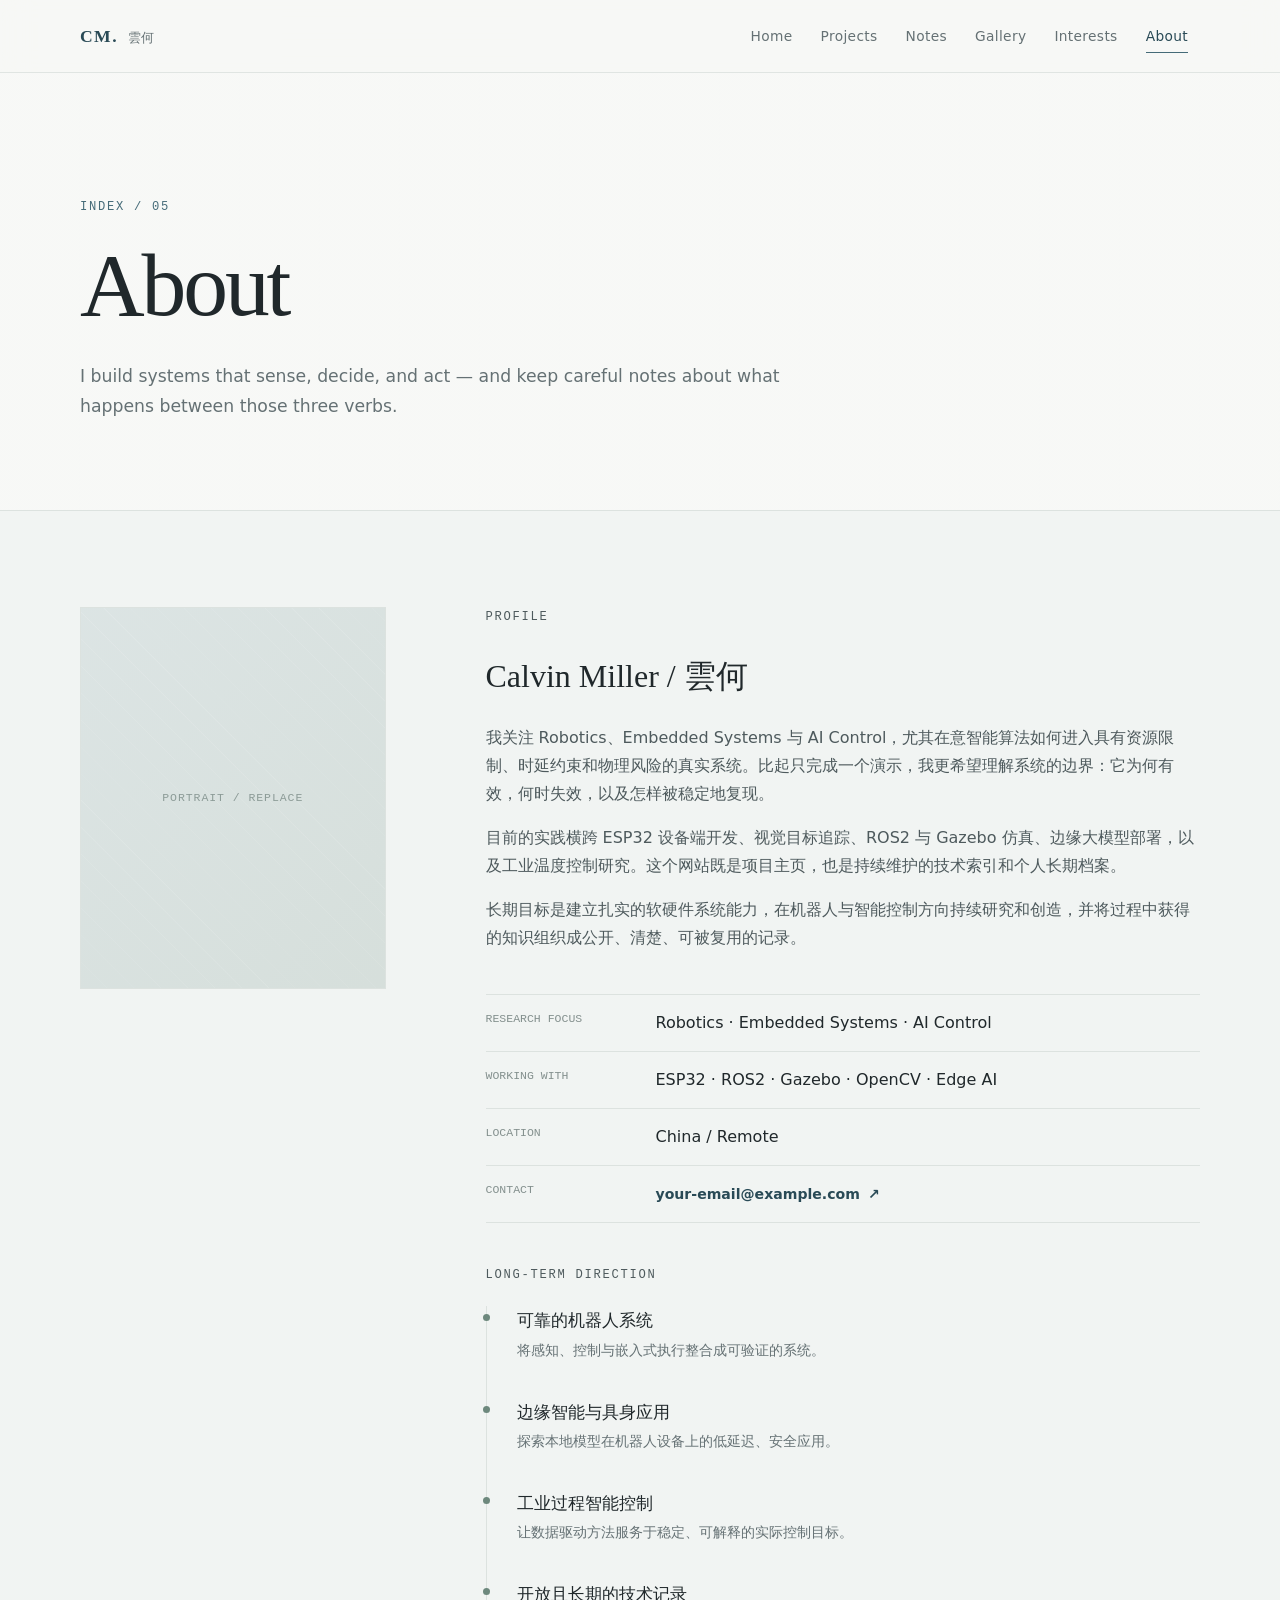
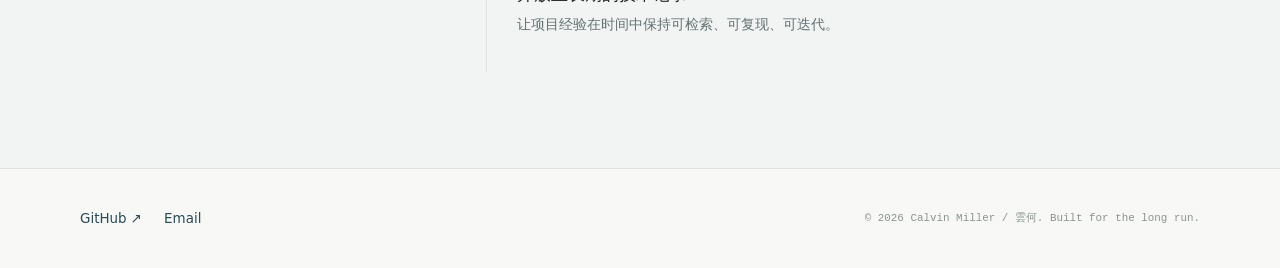
==== about.html @ aea8693b "Initial personal website" ====
<!DOCTYPE html>
<html lang="zh-CN">
<head>
  <meta charset="UTF-8"><meta name="viewport" content="width=device-width, initial-scale=1.0">
  <meta name="description" content="关于 Calvin Miller / 雲何：机器人、嵌入式系统与智能控制方向。"><title>About — Calvin Miller / 雲何</title>
  <link rel="stylesheet" href="style.css"><script src="script.js" defer></script>
</head>
<body>
  <a class="skip-link" href="#main">跳到正文</a>
  <header class="site-header"><div class="container nav-wrap"><a class="brand" href="index.html"><span class="brand-mark">CM.</span><span class="brand-cn">雲何</span></a><button class="menu-toggle" type="button" aria-label="打开导航" aria-expanded="false"><span></span><span></span><span></span></button><nav class="site-nav" aria-label="主导航"><a href="index.html">Home</a><a href="projects.html">Projects</a><a href="notes.html">Notes</a><a href="gallery.html">Gallery</a><a href="interests.html">Interests</a><a href="about.html">About</a></nav></div></header>
  <main id="main">
    <header class="page-hero"><div class="container"><p class="eyebrow">Index / 05</p><h1>About</h1><p class="page-lead">I build systems that sense, decide, and act — and keep careful notes about what happens between those three verbs.</p></div></header>
    <section class="section section-tinted"><div class="container about-layout">
      <aside><div class="portrait-placeholder"><div class="placeholder-visual">PORTRAIT / REPLACE</div></div></aside>
      <div class="about-copy reveal">
        <p class="kicker">Profile</p><h2>Calvin Miller / 雲何</h2>
        <p>我关注 Robotics、Embedded Systems 与 AI Control，尤其在意智能算法如何进入具有资源限制、时延约束和物理风险的真实系统。比起只完成一个演示，我更希望理解系统的边界：它为何有效，何时失效，以及怎样被稳定地复现。</p>
        <p>目前的实践横跨 ESP32 设备端开发、视觉目标追踪、ROS2 与 Gazebo 仿真、边缘大模型部署，以及工业温度控制研究。这个网站既是项目主页，也是持续维护的技术索引和个人长期档案。</p>
        <p>长期目标是建立扎实的软硬件系统能力，在机器人与智能控制方向持续研究和创造，并将过程中获得的知识组织成公开、清楚、可被复用的记录。</p>
        <dl class="fact-list">
          <div class="fact"><dt>RESEARCH FOCUS</dt><dd>Robotics · Embedded Systems · AI Control</dd></div>
          <div class="fact"><dt>WORKING WITH</dt><dd>ESP32 · ROS2 · Gazebo · OpenCV · Edge AI</dd></div>
          <div class="fact"><dt>LOCATION</dt><dd>China / Remote</dd></div>
          <div class="fact"><dt>CONTACT</dt><dd><a class="text-link" href="mailto:your-email@example.com">your-email@example.com</a></dd></div>
        </dl>
        <p class="kicker">Long-term direction</p>
        <ul class="timeline">
          <li><strong>可靠的机器人系统</strong><span>将感知、控制与嵌入式执行整合成可验证的系统。</span></li>
          <li><strong>边缘智能与具身应用</strong><span>探索本地模型在机器人设备上的低延迟、安全应用。</span></li>
          <li><strong>工业过程智能控制</strong><span>让数据驱动方法服务于稳定、可解释的实际控制目标。</span></li>
          <li><strong>开放且长期的技术记录</strong><span>让项目经验在时间中保持可检索、可复现、可迭代。</span></li>
        </ul>
      </div>
    </div></section>
  </main>
  <footer class="site-footer"><div class="container footer-wrap"><div class="footer-links"><a href="https://github.com/your-username" target="_blank" rel="noreferrer">GitHub ↗</a><a href="mailto:your-email@example.com">Email</a></div><p class="copyright">© <span data-year></span> Calvin Miller / 雲何. Built for the long run.</p></div></footer>
</body>
</html>
---- style.css ----
:root {
  --paper: #f7f8f6;
  --surface: #ffffff;
  --ink: #20282b;
  --muted: #657174;
  --line: #dce2df;
  --blue: #456b78;
  --blue-deep: #294a56;
  --green: #6d887d;
  --wash: #edf2f0;
  --mono: "SFMono-Regular", Consolas, "Liberation Mono", monospace;
  --sans: Inter, "Noto Sans SC", "PingFang SC", "Microsoft YaHei", system-ui, sans-serif;
  --serif: "Iowan Old Style", "Noto Serif SC", "Songti SC", Georgia, serif;
  --max-width: 1120px;
  --shadow: 0 18px 50px rgba(28, 48, 52, 0.07);
}

* {
  box-sizing: border-box;
}

html {
  scroll-behavior: smooth;
}

body {
  margin: 0;
  color: var(--ink);
  background:
    linear-gradient(rgba(247, 248, 246, 0.94), rgba(247, 248, 246, 0.94)),
    repeating-linear-gradient(90deg, transparent 0, transparent 79px, rgba(69, 107, 120, 0.07) 80px);
  font-family: var(--sans);
  font-size: 16px;
  line-height: 1.75;
  -webkit-font-smoothing: antialiased;
}

a {
  color: inherit;
  text-decoration: none;
}

img,
video {
  display: block;
  max-width: 100%;
}

button {
  font: inherit;
}

.container {
  width: min(calc(100% - 40px), var(--max-width));
  margin-inline: auto;
}

.skip-link {
  position: fixed;
  z-index: 100;
  top: 12px;
  left: 12px;
  padding: 8px 14px;
  color: #fff;
  background: var(--blue-deep);
  transform: translateY(-160%);
}

.skip-link:focus {
  transform: translateY(0);
}

.site-header {
  position: sticky;
  z-index: 20;
  top: 0;
  border-bottom: 1px solid rgba(220, 226, 223, 0.85);
  background: rgba(247, 248, 246, 0.9);
  backdrop-filter: blur(14px);
}

.nav-wrap {
  min-height: 72px;
  display: flex;
  align-items: center;
  justify-content: space-between;
  gap: 28px;
}

.brand {
  display: inline-flex;
  align-items: baseline;
  gap: 10px;
  white-space: nowrap;
}

.brand-mark {
  color: var(--blue-deep);
  font-family: var(--serif);
  font-size: 1.1rem;
  font-weight: 700;
  letter-spacing: 0.08em;
}

.brand-cn {
  color: var(--muted);
  font-family: var(--serif);
  font-size: 0.82rem;
}

.site-nav {
  display: flex;
  align-items: center;
  gap: 4px;
}

.site-nav a {
  position: relative;
  padding: 10px 12px;
  color: var(--muted);
  font-size: 0.86rem;
  letter-spacing: 0.025em;
}

.site-nav a::after {
  content: "";
  position: absolute;
  right: 12px;
  bottom: 5px;
  left: 12px;
  height: 1px;
  background: var(--blue);
  transform: scaleX(0);
  transition: transform 180ms ease;
}

.site-nav a:hover,
.site-nav a[aria-current="page"] {
  color: var(--blue-deep);
}

.site-nav a:hover::after,
.site-nav a[aria-current="page"]::after {
  transform: scaleX(1);
}

.menu-toggle {
  display: none;
  width: 42px;
  height: 42px;
  padding: 9px;
  border: 1px solid var(--line);
  border-radius: 2px;
  background: transparent;
  cursor: pointer;
}

.menu-toggle span {
  display: block;
  height: 1px;
  margin: 5px 0;
  background: var(--ink);
  transition: transform 180ms ease, opacity 180ms ease;
}

main {
  min-height: 70vh;
}

.hero {
  padding: clamp(90px, 13vw, 158px) 0 clamp(72px, 10vw, 120px);
}

.hero-grid {
  display: grid;
  grid-template-columns: minmax(0, 1.55fr) minmax(260px, 0.65fr);
  gap: clamp(50px, 8vw, 110px);
  align-items: end;
}

.eyebrow,
.kicker {
  margin: 0 0 20px;
  color: var(--blue);
  font-family: var(--mono);
  font-size: 0.76rem;
  letter-spacing: 0.14em;
  text-transform: uppercase;
}

.hero h1,
.page-hero h1,
.project-hero h1 {
  margin: 0;
  font-family: var(--serif);
  font-weight: 500;
  letter-spacing: -0.035em;
  line-height: 1.06;
}

.hero h1 {
  max-width: 850px;
  font-size: clamp(3.2rem, 8vw, 7.2rem);
}

.hero h1 span {
  display: block;
  margin-top: 14px;
  color: var(--green);
  font-size: 0.3em;
  letter-spacing: 0.15em;
}

.hero-intro {
  max-width: 700px;
  margin: 34px 0 0;
  color: var(--muted);
  font-size: clamp(1.02rem, 2vw, 1.22rem);
}

.hero-meta {
  padding: 22px 0 4px 24px;
  border-left: 1px solid var(--line);
}

.meta-label {
  display: block;
  margin-bottom: 5px;
  color: #8a9494;
  font-family: var(--mono);
  font-size: 0.69rem;
  letter-spacing: 0.1em;
  text-transform: uppercase;
}

.hero-meta p {
  margin: 0 0 20px;
  color: var(--ink);
  font-size: 0.94rem;
  line-height: 1.55;
}

.text-link,
.card-link {
  display: inline-flex;
  align-items: center;
  gap: 8px;
  color: var(--blue-deep);
  font-size: 0.88rem;
  font-weight: 600;
}

.text-link::after,
.card-link::after {
  content: "↗";
  transition: transform 180ms ease;
}

.text-link:hover::after,
.card-link:hover::after {
  transform: translate(2px, -2px);
}

.section {
  padding: clamp(62px, 8vw, 96px) 0;
  border-top: 1px solid var(--line);
}

.section-tinted {
  background: rgba(237, 242, 240, 0.62);
}

.section-head {
  margin-bottom: 38px;
  display: flex;
  justify-content: space-between;
  align-items: end;
  gap: 30px;
}

.section-head h2,
.content-block h2 {
  margin: 0;
  font-family: var(--serif);
  font-size: clamp(1.8rem, 4vw, 2.65rem);
  font-weight: 500;
  line-height: 1.2;
}

.section-head p {
  max-width: 580px;
  margin: 0;
  color: var(--muted);
}

.project-grid {
  display: grid;
  grid-template-columns: repeat(2, minmax(0, 1fr));
  gap: 18px;
}

.project-card {
  min-height: 270px;
  padding: clamp(24px, 4vw, 38px);
  display: flex;
  flex-direction: column;
  border: 1px solid var(--line);
  background: rgba(255, 255, 255, 0.76);
  transition: border-color 180ms ease, box-shadow 180ms ease, transform 180ms ease;
}

.project-card:hover {
  border-color: #b8c7c2;
  box-shadow: var(--shadow);
  transform: translateY(-3px);
}

.card-index {
  color: var(--green);
  font-family: var(--mono);
  font-size: 0.7rem;
  letter-spacing: 0.12em;
}

.project-card h3 {
  margin: 34px 0 12px;
  font-family: var(--serif);
  font-size: clamp(1.35rem, 2.4vw, 1.72rem);
  font-weight: 500;
  line-height: 1.3;
}

.project-card p {
  margin: 0 0 24px;
  color: var(--muted);
  font-size: 0.94rem;
}

.project-card .card-link {
  margin-top: auto;
}

.tags {
  margin: 0 0 24px;
  display: flex;
  flex-wrap: wrap;
  gap: 7px;
}

.tag {
  padding: 4px 9px;
  border: 1px solid #ccd7d3;
  border-radius: 999px;
  color: #516861;
  font-family: var(--mono);
  font-size: 0.68rem;
  line-height: 1.4;
}

.archive-grid,
.interest-grid {
  display: grid;
  grid-template-columns: repeat(3, minmax(0, 1fr));
  gap: 1px;
  background: var(--line);
  border: 1px solid var(--line);
}

.archive-item,
.interest-item {
  padding: 28px;
  background: var(--paper);
}

.archive-item span,
.interest-item span {
  color: var(--green);
  font-family: var(--mono);
  font-size: 0.69rem;
}

.archive-item h3,
.interest-item h3 {
  margin: 24px 0 10px;
  font-family: var(--serif);
  font-size: 1.28rem;
  font-weight: 500;
}

.archive-item p,
.interest-item p {
  margin: 0;
  color: var(--muted);
  font-size: 0.9rem;
}

.page-hero {
  padding: clamp(72px, 11vw, 124px) 0 clamp(54px, 8vw, 88px);
}

.page-hero h1 {
  font-size: clamp(2.8rem, 7vw, 5.8rem);
}

.page-lead {
  max-width: 720px;
  margin: 28px 0 0;
  color: var(--muted);
  font-size: 1.08rem;
}

.page-note {
  margin-top: 28px;
  color: #899391;
  font-family: var(--mono);
  font-size: 0.72rem;
}

.notes-list {
  border-top: 1px solid var(--line);
}

.note-row {
  padding: 28px 0;
  display: grid;
  grid-template-columns: 110px minmax(0, 1fr) auto;
  gap: 28px;
  align-items: center;
  border-bottom: 1px solid var(--line);
}

.note-date {
  color: #82908c;
  font-family: var(--mono);
  font-size: 0.72rem;
}

.note-row h2 {
  margin: 0 0 5px;
  font-family: var(--serif);
  font-size: 1.3rem;
  font-weight: 500;
}

.note-row p {
  margin: 0;
  color: var(--muted);
  font-size: 0.9rem;
}

.note-status {
  color: var(--green);
  font-family: var(--mono);
  font-size: 0.7rem;
}

.filter-bar {
  margin-bottom: 32px;
  display: flex;
  flex-wrap: wrap;
  gap: 8px;
}

.filter-button {
  padding: 7px 13px;
  border: 1px solid var(--line);
  border-radius: 999px;
  color: var(--muted);
  background: transparent;
  cursor: pointer;
}

.filter-button:hover,
.filter-button.is-active {
  color: #fff;
  border-color: var(--blue-deep);
  background: var(--blue-deep);
}

.gallery-grid {
  display: grid;
  grid-template-columns: repeat(12, 1fr);
  grid-auto-rows: 86px;
  gap: 16px;
}

.gallery-card {
  position: relative;
  grid-column: span 4;
  grid-row: span 3;
  overflow: hidden;
  border: 1px solid var(--line);
  background: var(--wash);
}

.gallery-card:nth-child(1),
.gallery-card:nth-child(5) {
  grid-column: span 7;
  grid-row: span 4;
}

.gallery-card:nth-child(2),
.gallery-card:nth-child(6) {
  grid-column: span 5;
  grid-row: span 4;
}

.placeholder-visual {
  width: 100%;
  height: 100%;
  display: grid;
  place-items: center;
  color: #8c9b97;
  background:
    linear-gradient(135deg, rgba(69, 107, 120, 0.1), rgba(109, 136, 125, 0.18)),
    repeating-linear-gradient(45deg, transparent, transparent 18px, rgba(255, 255, 255, 0.3) 19px);
  font-family: var(--mono);
  font-size: 0.72rem;
  letter-spacing: 0.08em;
}

.gallery-caption {
  position: absolute;
  right: 0;
  bottom: 0;
  left: 0;
  padding: 28px 18px 14px;
  color: #fff;
  background: linear-gradient(transparent, rgba(25, 38, 40, 0.78));
  font-size: 0.84rem;
}

.video-list {
  display: grid;
  grid-template-columns: repeat(2, minmax(0, 1fr));
  gap: 16px;
}

.video-card {
  padding: 26px;
  display: grid;
  grid-template-columns: 64px 1fr;
  gap: 20px;
  align-items: center;
  border: 1px solid var(--line);
  background: var(--surface);
}

.play-mark {
  width: 56px;
  height: 56px;
  display: grid;
  place-items: center;
  border: 1px solid var(--blue);
  border-radius: 50%;
  color: var(--blue);
}

.video-card h3 {
  margin: 0;
  font-family: var(--serif);
  font-size: 1.12rem;
  font-weight: 500;
}

.video-card p {
  margin: 5px 0 0;
  color: var(--muted);
  font-size: 0.85rem;
}

.about-layout {
  display: grid;
  grid-template-columns: minmax(210px, 0.62fr) minmax(0, 1.45fr);
  gap: clamp(42px, 8vw, 100px);
}

.portrait-placeholder {
  position: sticky;
  top: 110px;
  aspect-ratio: 4 / 5;
  border: 1px solid var(--line);
  background: var(--wash);
}

.about-copy h2 {
  margin: 0 0 20px;
  font-family: var(--serif);
  font-size: 2rem;
  font-weight: 500;
}

.about-copy p {
  color: #4e5a5d;
}

.fact-list {
  margin: 42px 0;
  border-top: 1px solid var(--line);
}

.fact {
  padding: 14px 0;
  display: grid;
  grid-template-columns: 150px 1fr;
  gap: 20px;
  border-bottom: 1px solid var(--line);
}

.fact dt {
  color: #84908e;
  font-family: var(--mono);
  font-size: 0.72rem;
}

.fact dd {
  margin: 0;
}

.timeline {
  margin: 0;
  padding: 0;
  list-style: none;
  border-left: 1px solid var(--line);
}

.timeline li {
  position: relative;
  padding: 0 0 34px 30px;
}

.timeline li::before {
  content: "";
  position: absolute;
  top: 8px;
  left: -4px;
  width: 7px;
  height: 7px;
  border-radius: 50%;
  background: var(--green);
}

.timeline strong {
  display: block;
  font-family: var(--serif);
  font-size: 1.05rem;
  font-weight: 500;
}

.timeline span {
  color: var(--muted);
  font-size: 0.86rem;
}

.project-hero {
  padding: clamp(72px, 10vw, 118px) 0 64px;
  border-bottom: 1px solid var(--line);
}

.back-link {
  display: inline-block;
  margin-bottom: 44px;
  color: var(--muted);
  font-size: 0.84rem;
}

.back-link:hover {
  color: var(--blue-deep);
}

.project-hero h1 {
  max-width: 900px;
  font-size: clamp(2.6rem, 6vw, 5.1rem);
}

.project-summary {
  max-width: 760px;
  margin: 28px 0 0;
  color: var(--muted);
  font-size: 1.08rem;
}

.project-specs {
  margin-top: 52px;
  display: grid;
  grid-template-columns: repeat(4, minmax(0, 1fr));
  border-top: 1px solid var(--line);
  border-bottom: 1px solid var(--line);
}

.spec {
  padding: 18px 20px 18px 0;
  border-right: 1px solid var(--line);
}

.spec:not(:first-child) {
  padding-left: 20px;
}

.spec:last-child {
  border-right: 0;
}

.spec span {
  display: block;
  color: #84908e;
  font-family: var(--mono);
  font-size: 0.65rem;
  letter-spacing: 0.09em;
  text-transform: uppercase;
}

.spec strong {
  display: block;
  margin-top: 7px;
  font-size: 0.88rem;
  font-weight: 500;
}

.project-body {
  padding: 76px 0 100px;
  display: grid;
  grid-template-columns: minmax(180px, 0.38fr) minmax(0, 1fr);
  gap: clamp(45px, 9vw, 120px);
}

.project-toc {
  align-self: start;
  position: sticky;
  top: 110px;
}

.project-toc p {
  margin: 0 0 16px;
  color: #8a9494;
  font-family: var(--mono);
  font-size: 0.68rem;
  text-transform: uppercase;
}

.project-toc a {
  display: block;
  padding: 5px 0;
  color: var(--muted);
  font-size: 0.84rem;
}

.project-toc a:hover {
  color: var(--blue-deep);
}

.content-block {
  margin-bottom: 68px;
  scroll-margin-top: 110px;
}

.content-block h2 {
  margin-bottom: 24px;
}

.content-block h3 {
  margin: 32px 0 10px;
  font-size: 1rem;
}

.content-block p,
.content-block li {
  color: #536063;
}

.content-block ul,
.content-block ol {
  padding-left: 22px;
}

.tech-table {
  width: 100%;
  border-collapse: collapse;
}

.tech-table th,
.tech-table td {
  padding: 13px 10px;
  border-bottom: 1px solid var(--line);
  text-align: left;
  vertical-align: top;
}

.tech-table th {
  width: 31%;
  color: #7c8986;
  font-family: var(--mono);
  font-size: 0.7rem;
  font-weight: 400;
}

.tech-table td {
  color: #465255;
  font-size: 0.9rem;
}

.media-placeholder {
  aspect-ratio: 16 / 9;
  margin: 24px 0 10px;
  border: 1px solid var(--line);
}

.caption {
  color: #87918f;
  font-family: var(--mono);
  font-size: 0.68rem;
}

.callout {
  margin: 30px 0;
  padding: 22px 24px;
  border-left: 3px solid var(--green);
  background: var(--wash);
}

.callout strong {
  display: block;
  margin-bottom: 4px;
  color: var(--ink);
}

.repo-link {
  display: flex;
  justify-content: space-between;
  gap: 30px;
  padding: 22px 24px;
  border: 1px solid var(--line);
  background: var(--surface);
}

.repo-link:hover {
  border-color: var(--blue);
}

.repo-link span:last-child {
  color: var(--blue);
}

.site-footer {
  padding: 38px 0;
  border-top: 1px solid var(--line);
}

.footer-wrap {
  display: flex;
  justify-content: space-between;
  gap: 30px;
  align-items: center;
}

.footer-links {
  display: flex;
  gap: 22px;
}

.footer-links a {
  color: var(--blue-deep);
  font-size: 0.84rem;
}

.copyright {
  margin: 0;
  color: #899391;
  font-family: var(--mono);
  font-size: 0.68rem;
}

.reveal {
  opacity: 0;
  transform: translateY(14px);
  transition: opacity 520ms ease, transform 520ms ease;
}

.reveal.is-visible {
  opacity: 1;
  transform: none;
}

@media (prefers-reduced-motion: reduce) {
  html { scroll-behavior: auto; }
  *, *::before, *::after { transition: none !important; }
  .reveal { opacity: 1; transform: none; }
}

@media (max-width: 820px) {
  .menu-toggle { display: block; }

  .site-nav {
    position: absolute;
    top: 72px;
    right: 0;
    left: 0;
    padding: 14px 20px 20px;
    display: none;
    align-items: stretch;
    flex-direction: column;
    border-bottom: 1px solid var(--line);
    background: var(--paper);
  }

  .site-nav.is-open { display: flex; }
  .site-nav a { padding: 10px 0; }

  .menu-toggle.is-open span:nth-child(1) { transform: translateY(6px) rotate(45deg); }
  .menu-toggle.is-open span:nth-child(2) { opacity: 0; }
  .menu-toggle.is-open span:nth-child(3) { transform: translateY(-6px) rotate(-45deg); }

  .hero-grid,
  .about-layout,
  .project-body {
    grid-template-columns: 1fr;
  }

  .hero-meta {
    padding-left: 0;
    display: grid;
    grid-template-columns: repeat(2, 1fr);
    gap: 10px 30px;
    border-left: 0;
    border-top: 1px solid var(--line);
    padding-top: 24px;
  }

  .project-toc,
  .portrait-placeholder {
    position: static;
  }

  .project-toc {
    padding-bottom: 26px;
    border-bottom: 1px solid var(--line);
  }

  .project-toc a { display: inline-block; margin-right: 14px; }
  .archive-grid, .interest-grid { grid-template-columns: repeat(2, 1fr); }
  .project-specs { grid-template-columns: repeat(2, 1fr); }
  .spec:nth-child(2) { border-right: 0; }
  .spec:nth-child(-n+2) { border-bottom: 1px solid var(--line); }
  .gallery-grid { grid-auto-rows: 70px; }
}

@media (max-width: 620px) {
  .container { width: min(calc(100% - 28px), var(--max-width)); }
  .brand-cn { display: none; }
  .hero { padding-top: 78px; }
  .hero h1 { font-size: clamp(3rem, 18vw, 5rem); }
  .hero h1 span { font-size: 0.22em; line-height: 1.5; }
  .hero-meta { grid-template-columns: 1fr; }
  .section-head { align-items: start; flex-direction: column; }
  .project-grid,
  .archive-grid,
  .interest-grid,
  .video-list { grid-template-columns: 1fr; }
  .project-card { min-height: 248px; }

  .note-row {
    grid-template-columns: 1fr auto;
    gap: 8px 16px;
  }
  .note-date { grid-column: 1 / -1; }

  .gallery-grid {
    display: grid;
    grid-template-columns: 1fr;
    grid-auto-rows: auto;
  }
  .gallery-card,
  .gallery-card:nth-child(n) {
    grid-column: auto;
    grid-row: auto;
    aspect-ratio: 4 / 3;
  }

  .project-specs { grid-template-columns: 1fr; }
  .spec,
  .spec:not(:first-child) {
    padding: 14px 0;
    border-right: 0;
    border-bottom: 1px solid var(--line);
  }
  .spec:last-child { border-bottom: 0; }
  .fact { grid-template-columns: 1fr; gap: 4px; }
  .repo-link, .footer-wrap { align-items: flex-start; flex-direction: column; }
}
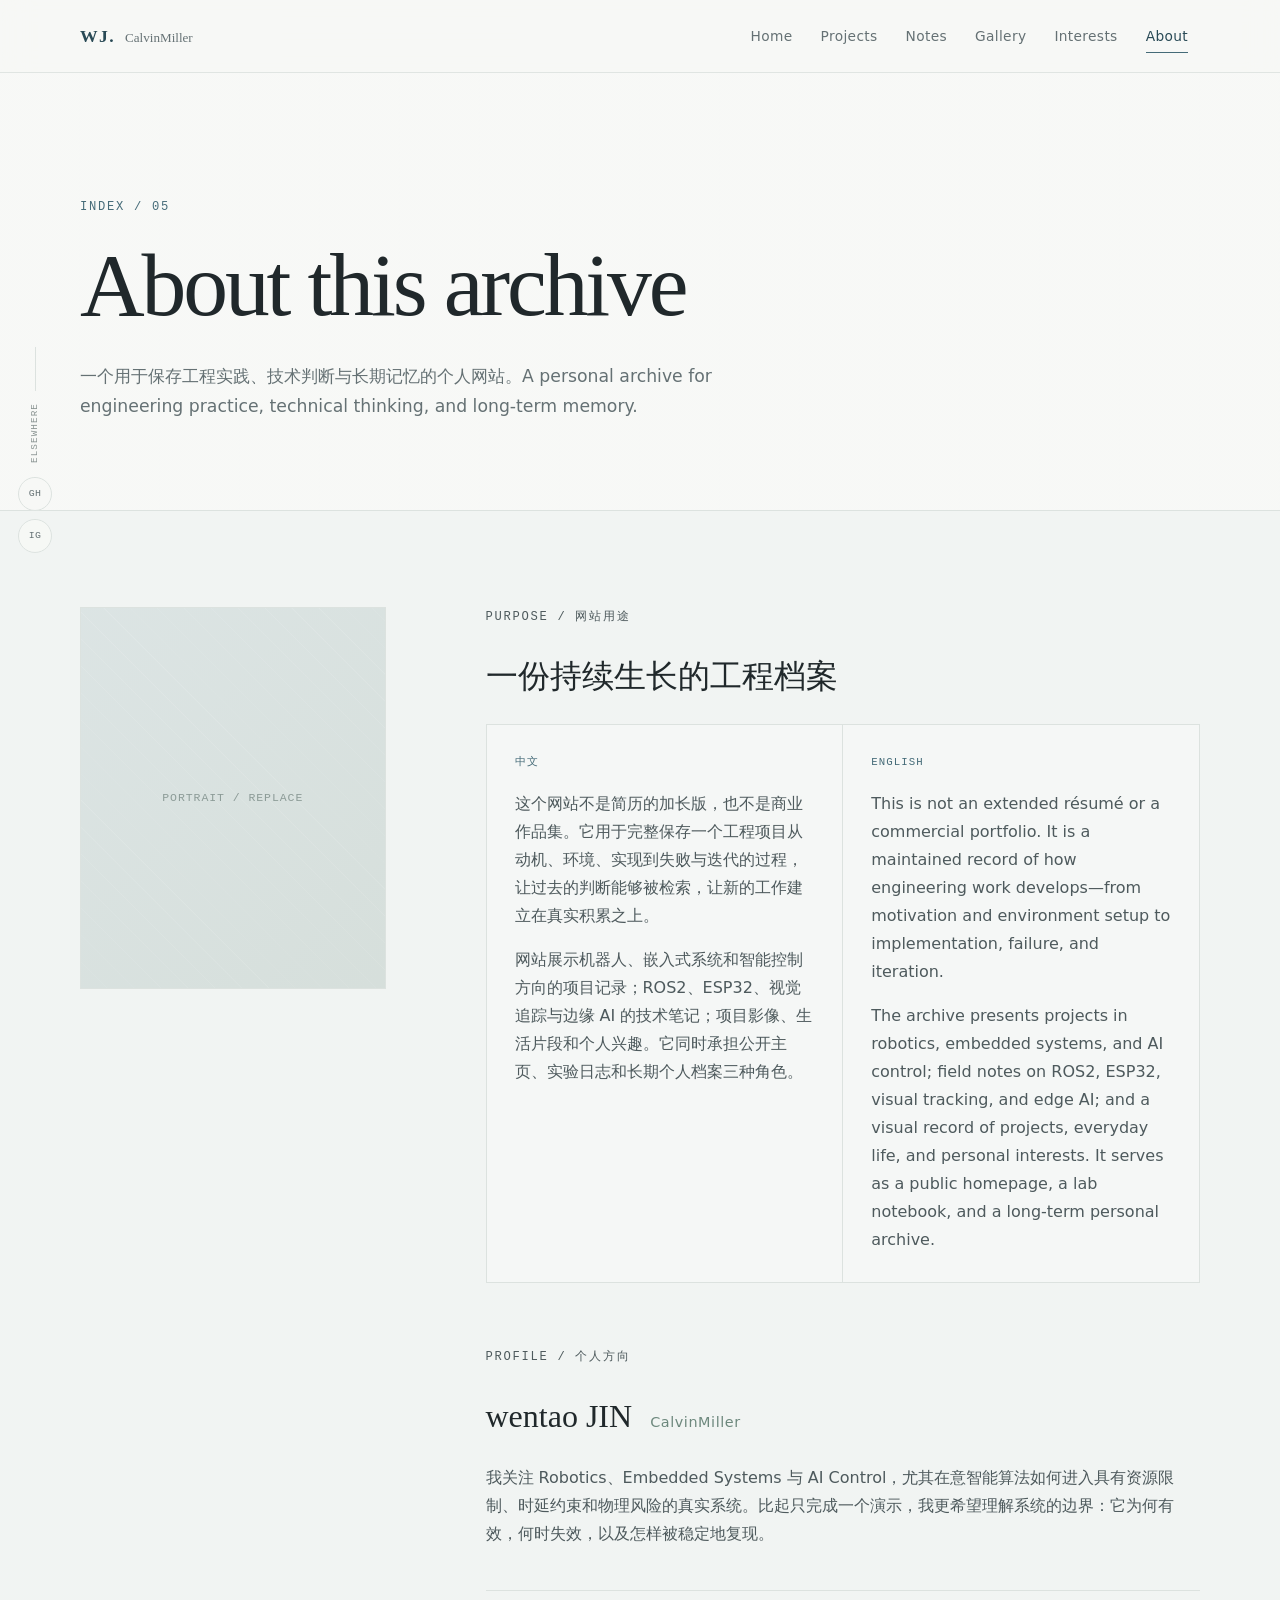
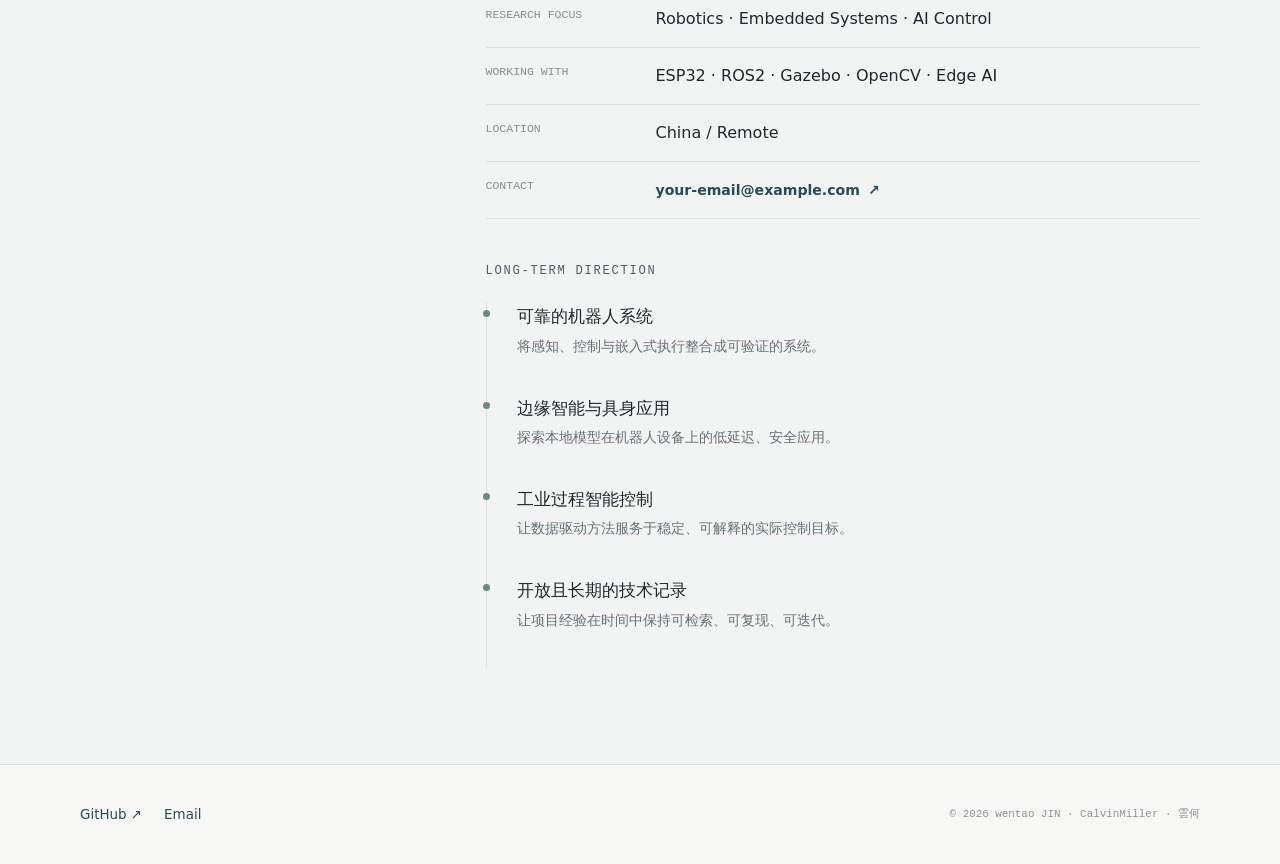
==== commit f242474f: "Update github and instgram link" ====
--- a/about.html
+++ b/about.html
@@ -2,21 +2,21 @@
 <html lang="zh-CN">
 <head>
   <meta charset="UTF-8"><meta name="viewport" content="width=device-width, initial-scale=1.0">
-  <meta name="description" content="关于 Calvin Miller / 雲何：机器人、嵌入式系统与智能控制方向。"><title>About — Calvin Miller / 雲何</title>
+  <meta name="description" content="关于 wentao JIN 的个人工程档案网站。"><title>About — wentao JIN</title>
   <link rel="stylesheet" href="style.css"><script src="script.js" defer></script>
 </head>
 <body>
   <a class="skip-link" href="#main">跳到正文</a>
-  <header class="site-header"><div class="container nav-wrap"><a class="brand" href="index.html"><span class="brand-mark">CM.</span><span class="brand-cn">雲何</span></a><button class="menu-toggle" type="button" aria-label="打开导航" aria-expanded="false"><span></span><span></span><span></span></button><nav class="site-nav" aria-label="主导航"><a href="index.html">Home</a><a href="projects.html">Projects</a><a href="notes.html">Notes</a><a href="gallery.html">Gallery</a><a href="interests.html">Interests</a><a href="about.html">About</a></nav></div></header>
+  <header class="site-header"><div class="container nav-wrap"><a class="brand" href="index.html"><span class="brand-mark">WJ.</span><span class="brand-cn">CalvinMiller</span></a><button class="menu-toggle" type="button" aria-label="打开导航" aria-expanded="false"><span></span><span></span><span></span></button><nav class="site-nav" aria-label="主导航"><a href="index.html">Home</a><a href="projects.html">Projects</a><a href="notes.html">Notes</a><a href="gallery.html">Gallery</a><a href="interests.html">Interests</a><a href="about.html">About</a></nav></div></header>
   <main id="main">
-    <header class="page-hero"><div class="container"><p class="eyebrow">Index / 05</p><h1>About</h1><p class="page-lead">I build systems that sense, decide, and act — and keep careful notes about what happens between those three verbs.</p></div></header>
+    <header class="page-hero"><div class="container"><p class="eyebrow">Index / 05</p><h1>About this archive</h1><p class="page-lead">一个用于保存工程实践、技术判断与长期记忆的个人网站。A personal archive for engineering practice, technical thinking, and long-term memory.</p></div></header>
     <section class="section section-tinted"><div class="container about-layout">
       <aside><div class="portrait-placeholder"><div class="placeholder-visual">PORTRAIT / REPLACE</div></div></aside>
       <div class="about-copy reveal">
-        <p class="kicker">Profile</p><h2>Calvin Miller / 雲何</h2>
+        <p class="kicker">Purpose / 网站用途</p><h2>一份持续生长的工程档案</h2>
+        <div class="bilingual-block"><div><span class="language-label">中文</span><p>这个网站不是简历的加长版，也不是商业作品集。它用于完整保存一个工程项目从动机、环境、实现到失败与迭代的过程，让过去的判断能够被检索，让新的工作建立在真实积累之上。</p><p>网站展示机器人、嵌入式系统和智能控制方向的项目记录；ROS2、ESP32、视觉追踪与边缘 AI 的技术笔记；项目影像、生活片段和个人兴趣。它同时承担公开主页、实验日志和长期个人档案三种角色。</p></div><div lang="en"><span class="language-label">English</span><p>This is not an extended résumé or a commercial portfolio. It is a maintained record of how engineering work develops—from motivation and environment setup to implementation, failure, and iteration.</p><p>The archive presents projects in robotics, embedded systems, and AI control; field notes on ROS2, ESP32, visual tracking, and edge AI; and a visual record of projects, everyday life, and personal interests. It serves as a public homepage, a lab notebook, and a long-term personal archive.</p></div></div>
+        <p class="kicker">Profile / 个人方向</p><h2>wentao JIN <small>CalvinMiller</small></h2>
         <p>我关注 Robotics、Embedded Systems 与 AI Control，尤其在意智能算法如何进入具有资源限制、时延约束和物理风险的真实系统。比起只完成一个演示，我更希望理解系统的边界：它为何有效，何时失效，以及怎样被稳定地复现。</p>
-        <p>目前的实践横跨 ESP32 设备端开发、视觉目标追踪、ROS2 与 Gazebo 仿真、边缘大模型部署，以及工业温度控制研究。这个网站既是项目主页，也是持续维护的技术索引和个人长期档案。</p>
-        <p>长期目标是建立扎实的软硬件系统能力，在机器人与智能控制方向持续研究和创造，并将过程中获得的知识组织成公开、清楚、可被复用的记录。</p>
         <dl class="fact-list">
           <div class="fact"><dt>RESEARCH FOCUS</dt><dd>Robotics · Embedded Systems · AI Control</dd></div>
           <div class="fact"><dt>WORKING WITH</dt><dd>ESP32 · ROS2 · Gazebo · OpenCV · Edge AI</dd></div>
@@ -33,6 +33,6 @@
       </div>
     </div></section>
   </main>
-  <footer class="site-footer"><div class="container footer-wrap"><div class="footer-links"><a href="https://github.com/your-username" target="_blank" rel="noreferrer">GitHub ↗</a><a href="mailto:your-email@example.com">Email</a></div><p class="copyright">© <span data-year></span> Calvin Miller / 雲何. Built for the long run.</p></div></footer>
+  <footer class="site-footer"><div class="container footer-wrap"><div class="footer-links"><a href="https://github.com/your-username" target="_blank" rel="noreferrer">GitHub ↗</a><a href="mailto:your-email@example.com">Email</a></div><p class="copyright">© <span data-year></span> wentao JIN · CalvinMiller · 雲何</p></div></footer>
 </body>
 </html>
--- a/style.css
+++ b/style.css
@@ -19,6 +19,10 @@
   box-sizing: border-box;
 }
 
+[hidden] {
+  display: none !important;
+}
+
 html {
   scroll-behavior: smooth;
 }
@@ -70,6 +74,60 @@
   transform: translateY(0);
 }
 
+.social-rail {
+  position: fixed;
+  z-index: 15;
+  top: 50%;
+  left: 18px;
+  display: flex;
+  align-items: center;
+  flex-direction: column;
+  gap: 8px;
+  transform: translateY(-50%);
+}
+
+.social-rail::before {
+  content: "";
+  width: 1px;
+  height: 44px;
+  margin-bottom: 4px;
+  background: var(--line);
+}
+
+.social-rail-label {
+  margin-bottom: 6px;
+  color: #899391;
+  font-family: var(--mono);
+  font-size: 0.58rem;
+  letter-spacing: 0.12em;
+  text-transform: uppercase;
+  writing-mode: vertical-rl;
+  transform: rotate(180deg);
+}
+
+.social-rail a {
+  width: 34px;
+  height: 34px;
+  display: grid;
+  place-items: center;
+  border: 1px solid var(--line);
+  border-radius: 50%;
+  color: var(--muted);
+  background: rgba(247, 248, 246, 0.92);
+  font-family: var(--mono);
+  font-size: 0.62rem;
+  letter-spacing: 0.04em;
+  transition: color 180ms ease, border-color 180ms ease, background 180ms ease, transform 180ms ease;
+}
+
+.social-rail a:hover,
+.social-rail a:focus-visible {
+  color: #fff;
+  border-color: var(--blue-deep);
+  background: var(--blue-deep);
+  transform: translateY(-2px);
+}
+
 .site-header {
   position: sticky;
   z-index: 20;
@@ -455,10 +513,30 @@
 }
 
 .filter-bar {
-  margin-bottom: 32px;
   display: flex;
   flex-wrap: wrap;
   gap: 8px;
+}
+
+.filter-header {
+  margin-bottom: 32px;
+  display: flex;
+  justify-content: space-between;
+  align-items: center;
+  gap: 24px;
+}
+
+.filter-summary {
+  margin: 0;
+  color: #899391;
+  font-family: var(--mono);
+  font-size: 0.69rem;
+  white-space: nowrap;
+}
+
+.filter-summary strong {
+  color: var(--blue-deep);
+  font-weight: 600;
 }
 
 .filter-button {
@@ -475,6 +553,22 @@
   color: #fff;
   border-color: var(--blue-deep);
   background: var(--blue-deep);
+}
+
+.filter-button span {
+  margin-left: 5px;
+  opacity: 0.65;
+  font-family: var(--mono);
+  font-size: 0.64rem;
+}
+
+.note-topic {
+  display: block;
+  margin-bottom: 5px;
+  color: var(--green);
+  font-family: var(--mono);
+  font-size: 0.64rem;
+  letter-spacing: 0.07em;
 }
 
 .gallery-grid {
@@ -590,6 +684,44 @@
   font-weight: 500;
 }
 
+.about-copy h2 small {
+  display: inline-block;
+  margin-left: 10px;
+  color: var(--green);
+  font-family: var(--sans);
+  font-size: 0.45em;
+  font-weight: 500;
+  letter-spacing: 0.04em;
+}
+
+.bilingual-block {
+  margin: 0 0 64px;
+  display: grid;
+  grid-template-columns: repeat(2, minmax(0, 1fr));
+  gap: 1px;
+  border: 1px solid var(--line);
+  background: var(--line);
+}
+
+.bilingual-block > div {
+  padding: 28px;
+  background: rgba(255, 255, 255, 0.72);
+}
+
+.language-label {
+  display: block;
+  margin-bottom: 18px;
+  color: var(--blue);
+  font-family: var(--mono);
+  font-size: 0.67rem;
+  letter-spacing: 0.1em;
+  text-transform: uppercase;
+}
+
+.bilingual-block p:last-child {
+  margin-bottom: 0;
+}
+
 .about-copy p {
   color: #4e5a5d;
 }
@@ -888,6 +1020,31 @@
 }
 
 @media (max-width: 820px) {
+  .social-rail {
+    top: auto;
+    bottom: 16px;
+    left: 14px;
+    padding: 6px;
+    flex-direction: row;
+    border: 1px solid var(--line);
+    border-radius: 999px;
+    background: rgba(247, 248, 246, 0.94);
+    box-shadow: 0 10px 28px rgba(28, 48, 52, 0.1);
+    transform: none;
+    backdrop-filter: blur(10px);
+  }
+
+  .social-rail::before,
+  .social-rail-label {
+    display: none;
+  }
+
+  .social-rail a {
+    width: 32px;
+    height: 32px;
+    background: transparent;
+  }
+
   .menu-toggle { display: block; }
 
   .site-nav {
@@ -952,6 +1109,7 @@
   .hero h1 span { font-size: 0.22em; line-height: 1.5; }
   .hero-meta { grid-template-columns: 1fr; }
   .section-head { align-items: start; flex-direction: column; }
+  .filter-header { align-items: flex-start; flex-direction: column; }
   .project-grid,
   .archive-grid,
   .interest-grid,
@@ -985,5 +1143,6 @@
   }
   .spec:last-child { border-bottom: 0; }
   .fact { grid-template-columns: 1fr; gap: 4px; }
+  .bilingual-block { grid-template-columns: 1fr; }
   .repo-link, .footer-wrap { align-items: flex-start; flex-direction: column; }
 }
